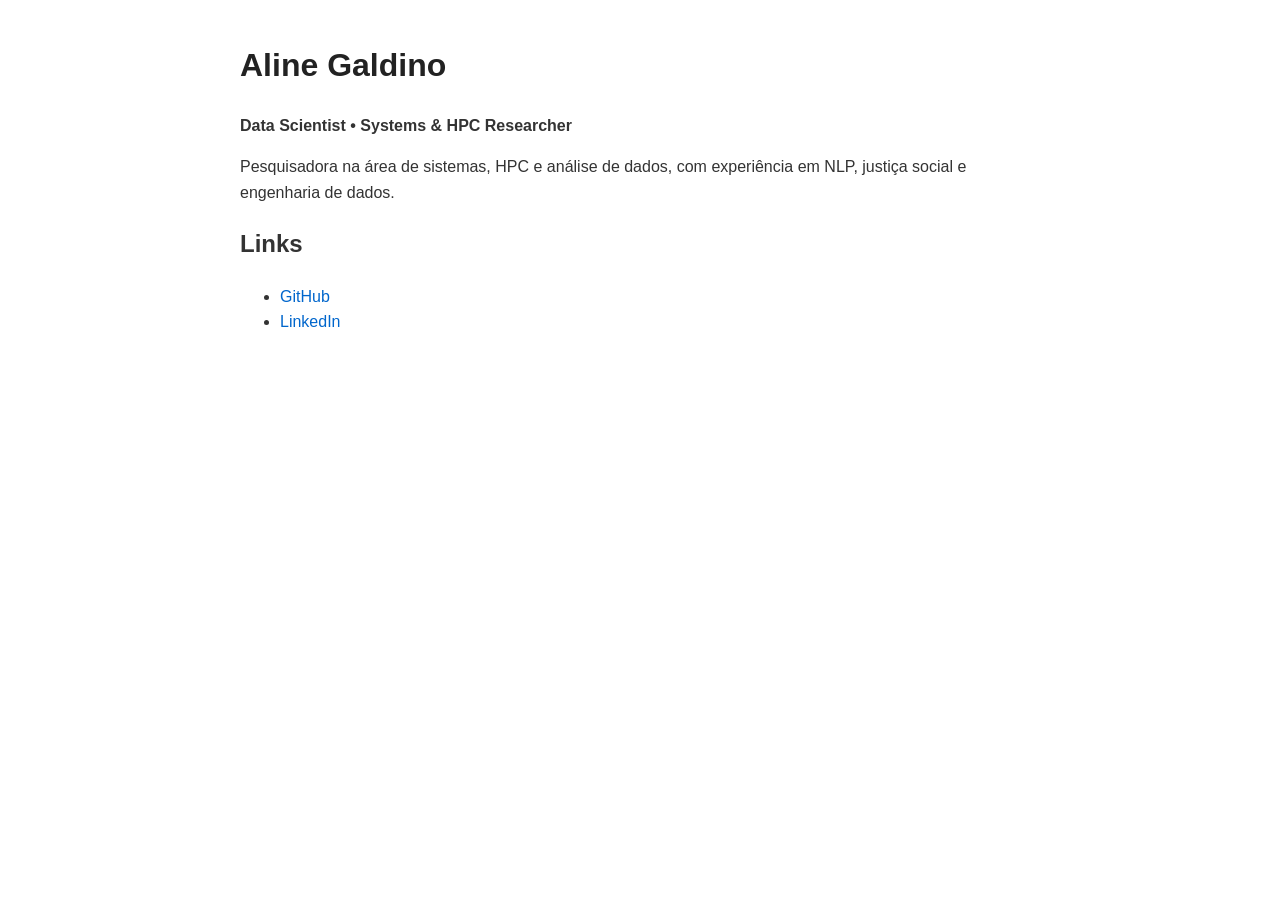
==== index.html @ 4af4ad2a "Create index.html" ====
<!DOCTYPE html>
<html lang="pt-br">
<head>
  <meta charset="UTF-8">
  <title>Aline Galdino | Data & Systems</title>
  <style>
    body {
      font-family: Arial, sans-serif;
      max-width: 800px;
      margin: 40px auto;
      line-height: 1.6;
      color: #333;
    }
    h1 { color: #222; }
    a { color: #0066cc; text-decoration: none; }
  </style>
</head>
<body>
  <h1>Aline Galdino</h1>
  <p><strong>Data Scientist • Systems & HPC Researcher</strong></p>

  <p>
    Pesquisadora na área de sistemas, HPC e análise de dados, com experiência em
    NLP, justiça social e engenharia de dados.
  </p>

  <h2>Links</h2>
  <ul>
    <li><a href="https://github.com/seu-usuario">GitHub</a></li>
    <li><a href="https://www.linkedin.com/">LinkedIn</a></li>
  </ul>
</body>
</html>
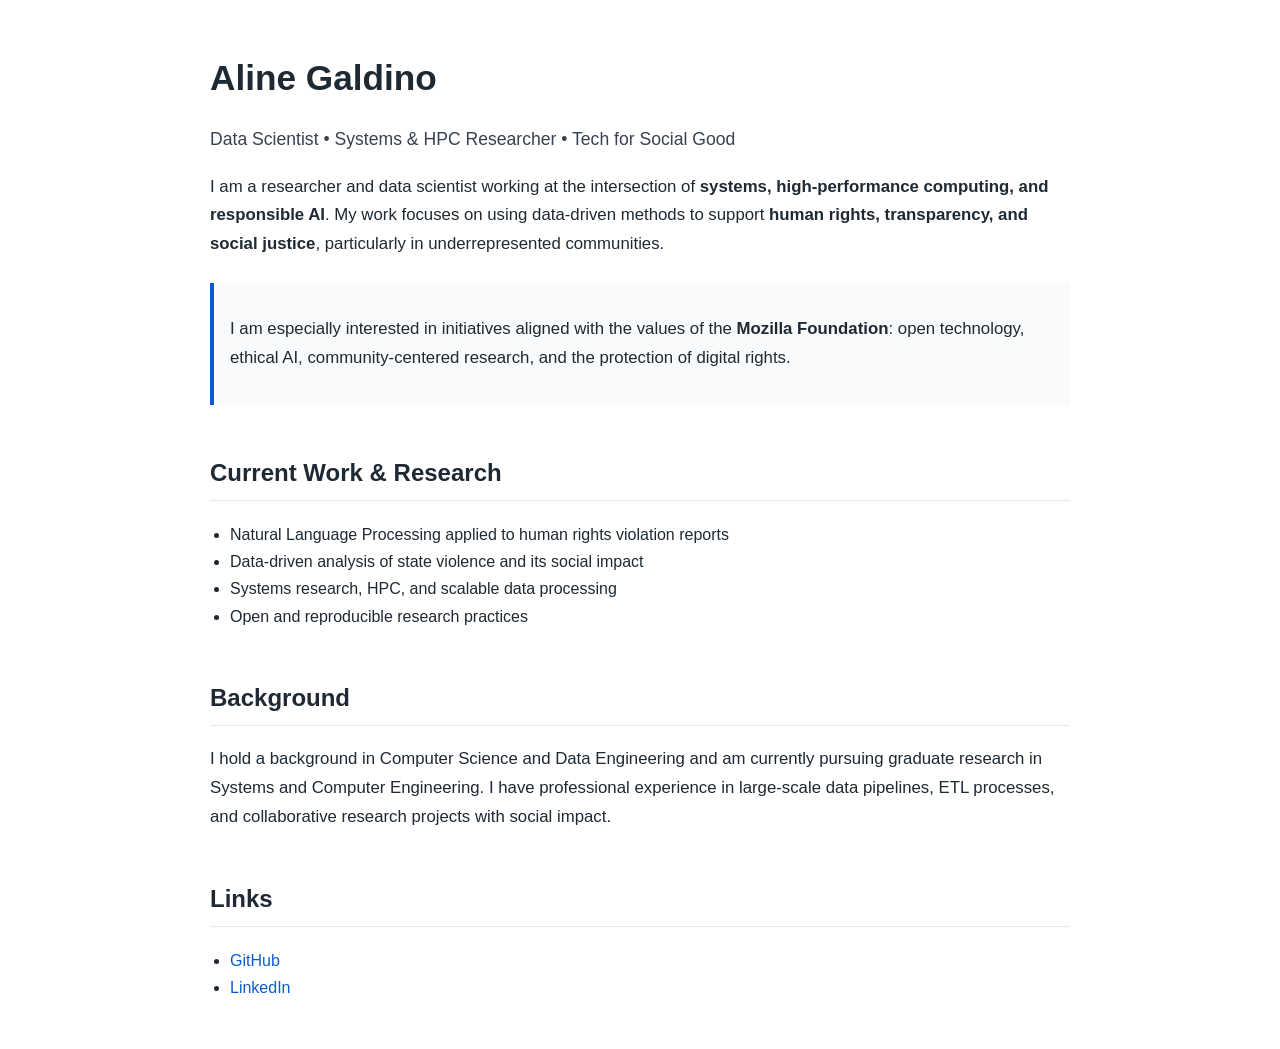
==== commit 7582a59c: "Update index.html" ====
--- a/index.html
+++ b/index.html
@@ -2,32 +2,108 @@
 <html lang="pt-br">
 <head>
   <meta charset="UTF-8">
-  <title>Aline Galdino | Data & Systems</title>
+  <title>Aline Galdino | MSc Student in Engineering Systems and Computer Science</title>
+  <meta name="viewport" content="width=device-width, initial-scale=1.0">
+
   <style>
     body {
-      font-family: Arial, sans-serif;
-      max-width: 800px;
-      margin: 40px auto;
-      line-height: 1.6;
-      color: #333;
+      font-family: -apple-system, BlinkMacSystemFont, "Segoe UI", Roboto, Arial, sans-serif;
+      max-width: 860px;
+      margin: 48px auto;
+      padding: 0 20px;
+      line-height: 1.7;
+      color: #1f2933;
+      background-color: #ffffff;
     }
-    h1 { color: #222; }
-    a { color: #0066cc; text-decoration: none; }
+
+    h1 {
+      font-size: 2.2em;
+      margin-bottom: 0.2em;
+    }
+
+    h2 {
+      margin-top: 2em;
+      border-bottom: 1px solid #e5e7eb;
+      padding-bottom: 6px;
+    }
+
+    p {
+      font-size: 1.05em;
+    }
+
+    .subtitle {
+      font-size: 1.1em;
+      color: #374151;
+    }
+
+    ul {
+      padding-left: 20px;
+    }
+
+    a {
+      color: #0a5bd3;
+      text-decoration: none;
+    }
+
+    a:hover {
+      text-decoration: underline;
+    }
+
+    .highlight {
+      background: #f9fafb;
+      padding: 16px;
+      border-left: 4px solid #0a5bd3;
+      margin: 24px 0;
+    }
   </style>
 </head>
+
 <body>
+
   <h1>Aline Galdino</h1>
-  <p><strong>Data Scientist • Systems & HPC Researcher</strong></p>
+  <p class="subtitle">
+    Data Scientist • Systems & HPC Researcher • Tech for Social Good
+  </p>
 
   <p>
-    Pesquisadora na área de sistemas, HPC e análise de dados, com experiência em
-    NLP, justiça social e engenharia de dados.
+    I am a researcher and data scientist working at the intersection of
+    <strong>systems, high-performance computing, and responsible AI</strong>.
+    My work focuses on using data-driven methods to support
+    <strong>human rights, transparency, and social justice</strong>,
+    particularly in underrepresented communities.
+  </p>
+
+  <div class="highlight">
+    <p>
+      I am especially interested in initiatives aligned with the values of the
+      <strong>Mozilla Foundation</strong>: open technology, ethical AI,
+      community-centered research, and the protection of digital rights.
+    </p>
+  </div>
+
+  <h2>Current Work & Research</h2>
+  <ul>
+    <li>Natural Language Processing applied to human rights violation reports</li>
+    <li>Data-driven analysis of state violence and its social impact</li>
+    <li>Systems research, HPC, and scalable data processing</li>
+    <li>Open and reproducible research practices</li>
+  </ul>
+
+  <h2>Background</h2>
+  <p>
+    I hold a background in Computer Science and Data Engineering and am currently
+    pursuing graduate research in Systems and Computer Engineering. I have
+    professional experience in large-scale data pipelines, ETL processes,
+    and collaborative research projects with social impact.
   </p>
 
   <h2>Links</h2>
   <ul>
-    <li><a href="https://github.com/seu-usuario">GitHub</a></li>
-    <li><a href="https://www.linkedin.com/">LinkedIn</a></li>
+    <li><a href="https://github.com/allien01" target="_blank">GitHub</a></li>
+    <li><a href="https://www.linkedin.com/" target="_blank">LinkedIn</a></li>
+    <!-- Se quiser depois: CV em PDF -->
+    <!-- <li><a href="cv.pdf">Curriculum Vitae (PDF)</a></li> -->
   </ul>
+
 </body>
 </html>
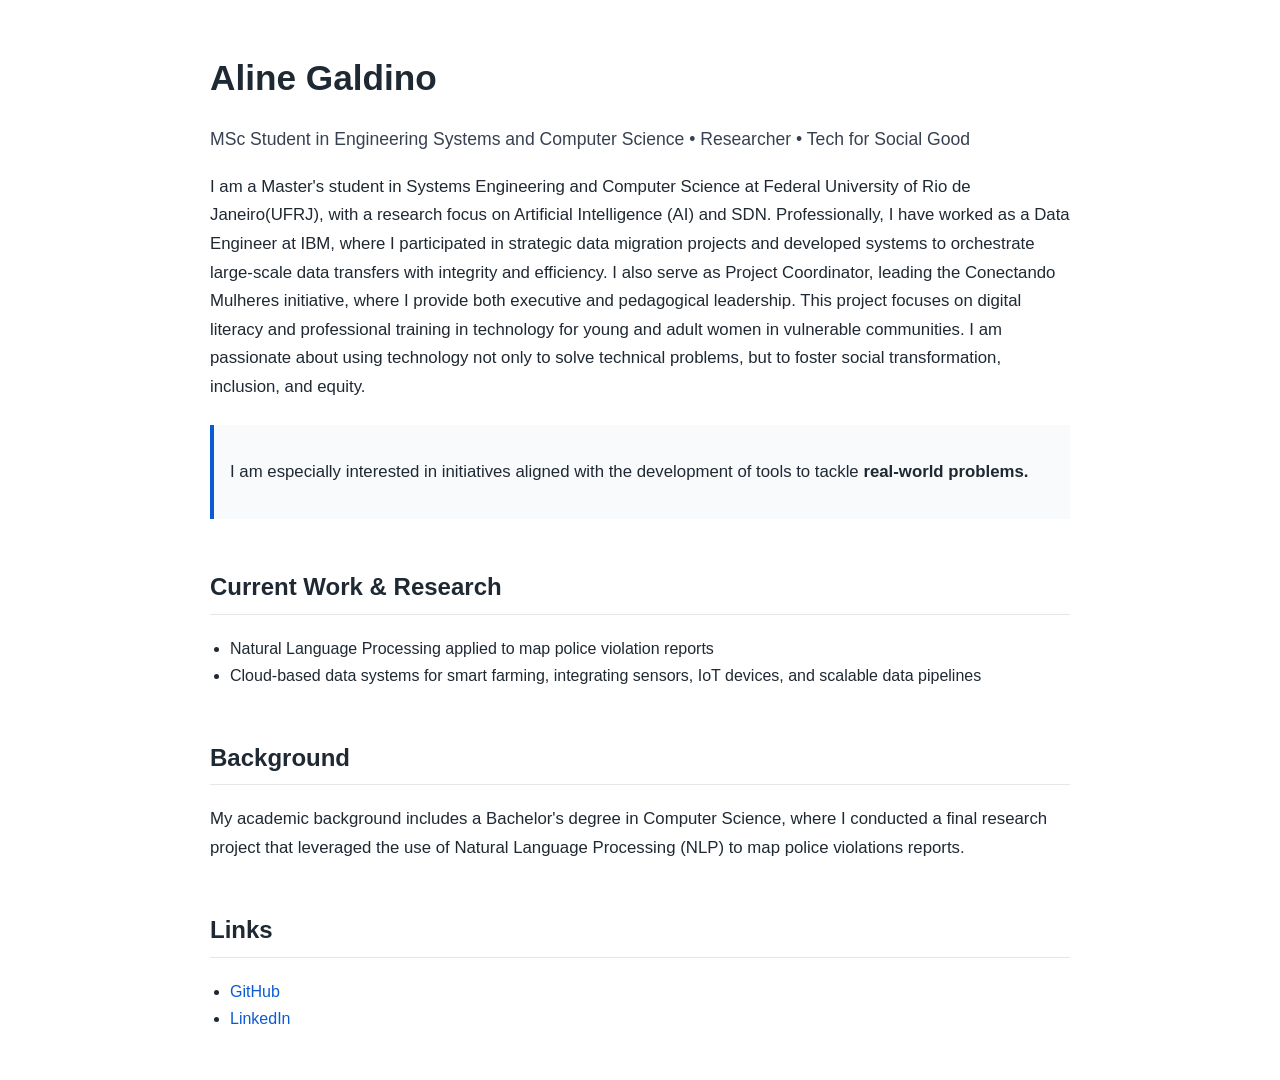
==== commit 9a2295c6: "Update index.html II" ====
--- a/index.html
+++ b/index.html
@@ -62,39 +62,34 @@
 
   <h1>Aline Galdino</h1>
   <p class="subtitle">
-    Data Scientist • Systems & HPC Researcher • Tech for Social Good
+    MSc Student in Engineering Systems and Computer Science • Researcher • Tech for Social Good
   </p>
 
   <p>
-    I am a researcher and data scientist working at the intersection of
-    <strong>systems, high-performance computing, and responsible AI</strong>.
-    My work focuses on using data-driven methods to support
-    <strong>human rights, transparency, and social justice</strong>,
-    particularly in underrepresented communities.
+    I am a Master's student in Systems Engineering and Computer Science at Federal University of Rio de Janeiro(UFRJ), with a research focus on Artificial Intelligence (AI) and SDN.
+    Professionally, I have worked as a Data Engineer at IBM, where I participated in strategic data migration projects and developed systems to orchestrate large-scale data transfers with integrity and efficiency.
+    I also serve as Project Coordinator, leading the Conectando Mulheres initiative, where I provide both executive and pedagogical leadership. This project focuses on digital literacy and professional training in technology for young and adult women in vulnerable communities.
+    I am passionate about using technology not only to solve technical problems, but to foster social transformation, inclusion, and equity.
   </p>
 
   <div class="highlight">
     <p>
-      I am especially interested in initiatives aligned with the values of the
-      <strong>Mozilla Foundation</strong>: open technology, ethical AI,
-      community-centered research, and the protection of digital rights.
+      I am especially interested in initiatives aligned with the development of tools to tackle <strong>real-world problems.</strong>
     </p>
   </div>
 
   <h2>Current Work & Research</h2>
   <ul>
-    <li>Natural Language Processing applied to human rights violation reports</li>
-    <li>Data-driven analysis of state violence and its social impact</li>
-    <li>Systems research, HPC, and scalable data processing</li>
-    <li>Open and reproducible research practices</li>
+    <li>Natural Language Processing applied to map police violation reports</li>
+    <li>
+    Cloud-based data systems for smart farming, integrating sensors, IoT devices,
+    and scalable data pipelines
+    </li>
   </ul>
 
   <h2>Background</h2>
   <p>
-    I hold a background in Computer Science and Data Engineering and am currently
-    pursuing graduate research in Systems and Computer Engineering. I have
-    professional experience in large-scale data pipelines, ETL processes,
-    and collaborative research projects with social impact.
+    My academic background includes a Bachelor's degree in Computer Science, where I conducted a final research project that leveraged the use of Natural Language Processing (NLP) to map police violations reports.
   </p>
 
   <h2>Links</h2>
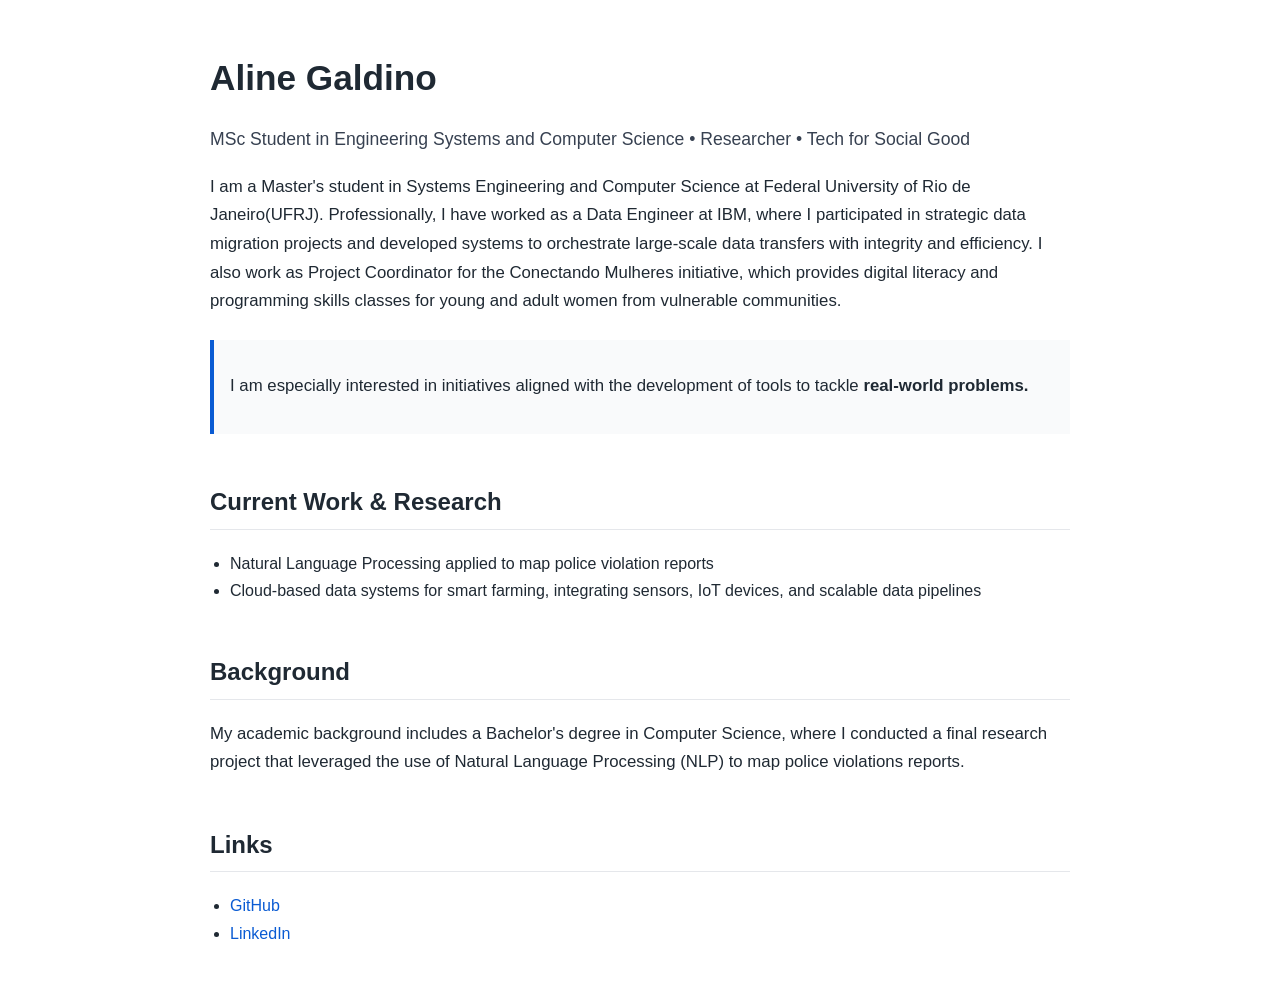
==== commit f2b72fc0: "Update index.html 3" ====
--- a/index.html
+++ b/index.html
@@ -66,10 +66,9 @@
   </p>
 
   <p>
-    I am a Master's student in Systems Engineering and Computer Science at Federal University of Rio de Janeiro(UFRJ), with a research focus on Artificial Intelligence (AI) and SDN.
+    I am a Master's student in Systems Engineering and Computer Science at Federal University of Rio de Janeiro(UFRJ).
     Professionally, I have worked as a Data Engineer at IBM, where I participated in strategic data migration projects and developed systems to orchestrate large-scale data transfers with integrity and efficiency.
-    I also serve as Project Coordinator, leading the Conectando Mulheres initiative, where I provide both executive and pedagogical leadership. This project focuses on digital literacy and professional training in technology for young and adult women in vulnerable communities.
-    I am passionate about using technology not only to solve technical problems, but to foster social transformation, inclusion, and equity.
+    I also work as Project Coordinator for the Conectando Mulheres initiative, which provides digital literacy and programming skills classes for young and adult women from vulnerable communities.
   </p>
 
   <div class="highlight">
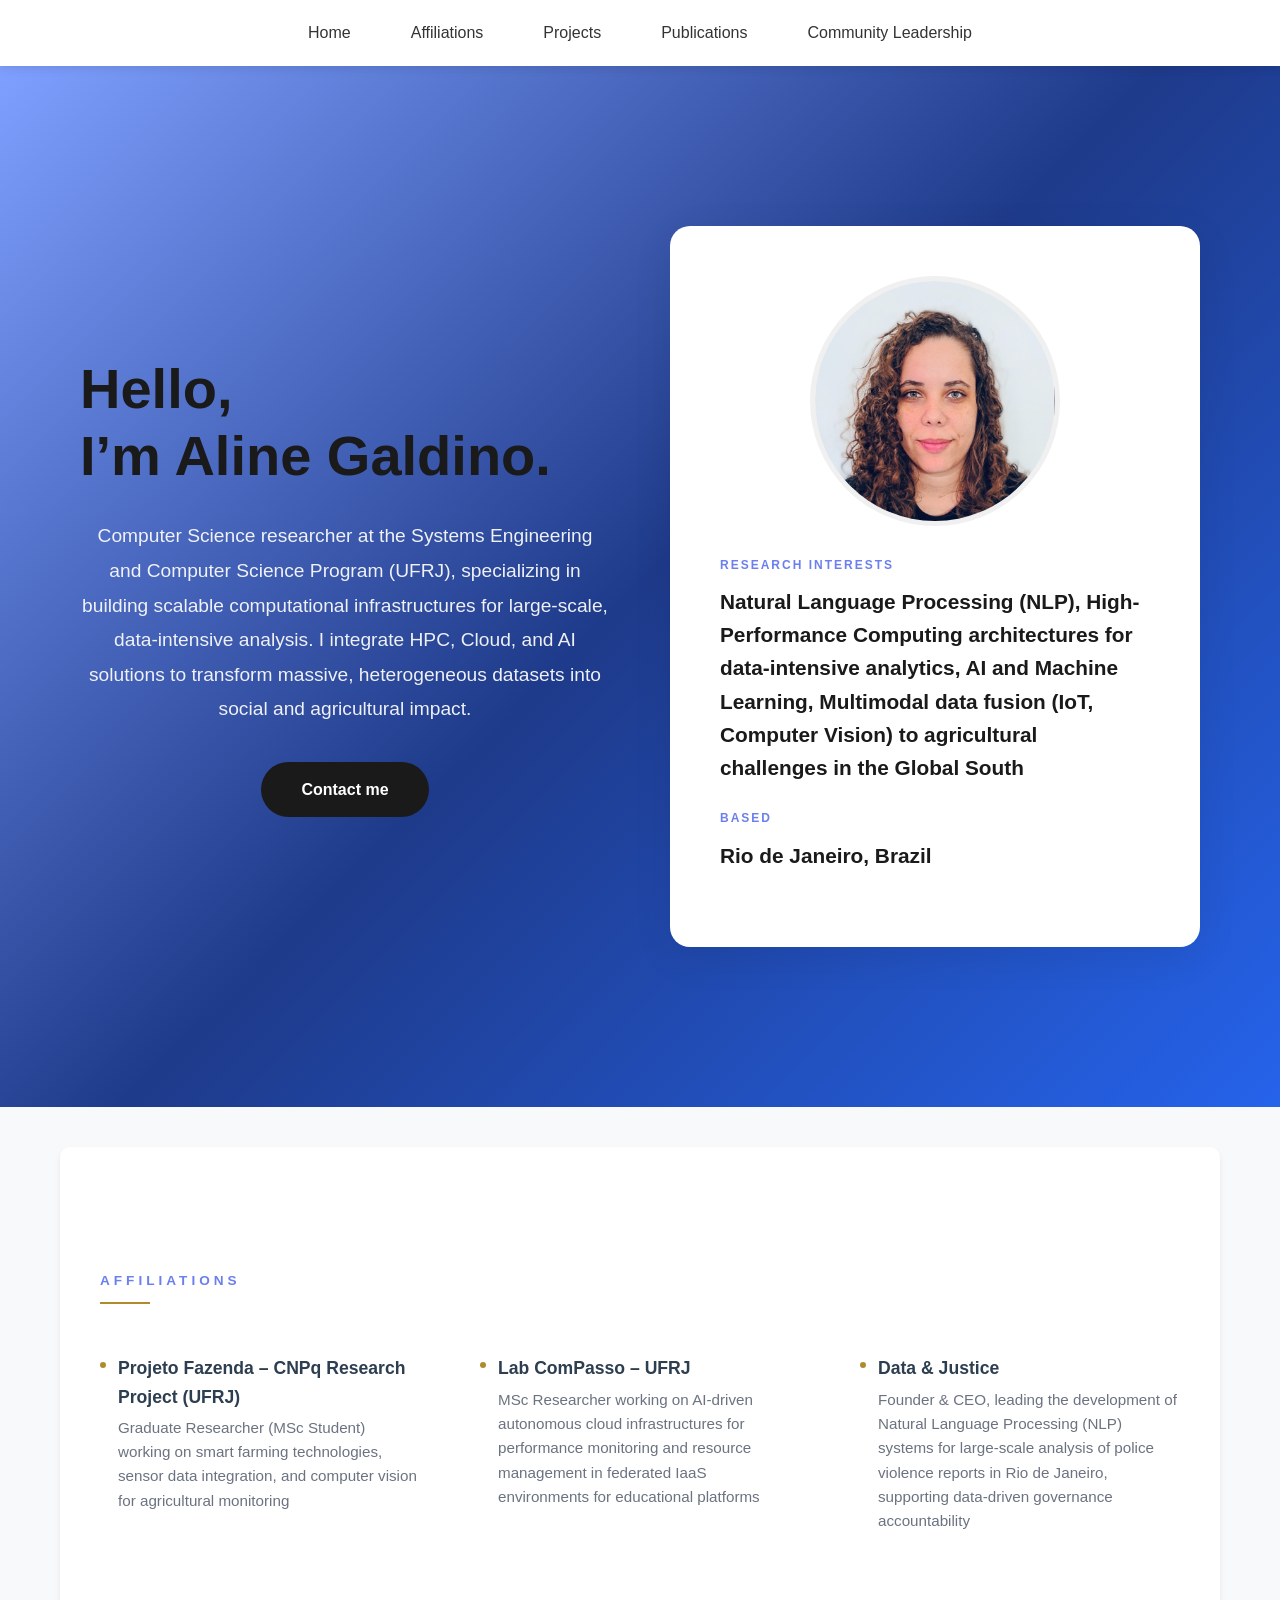
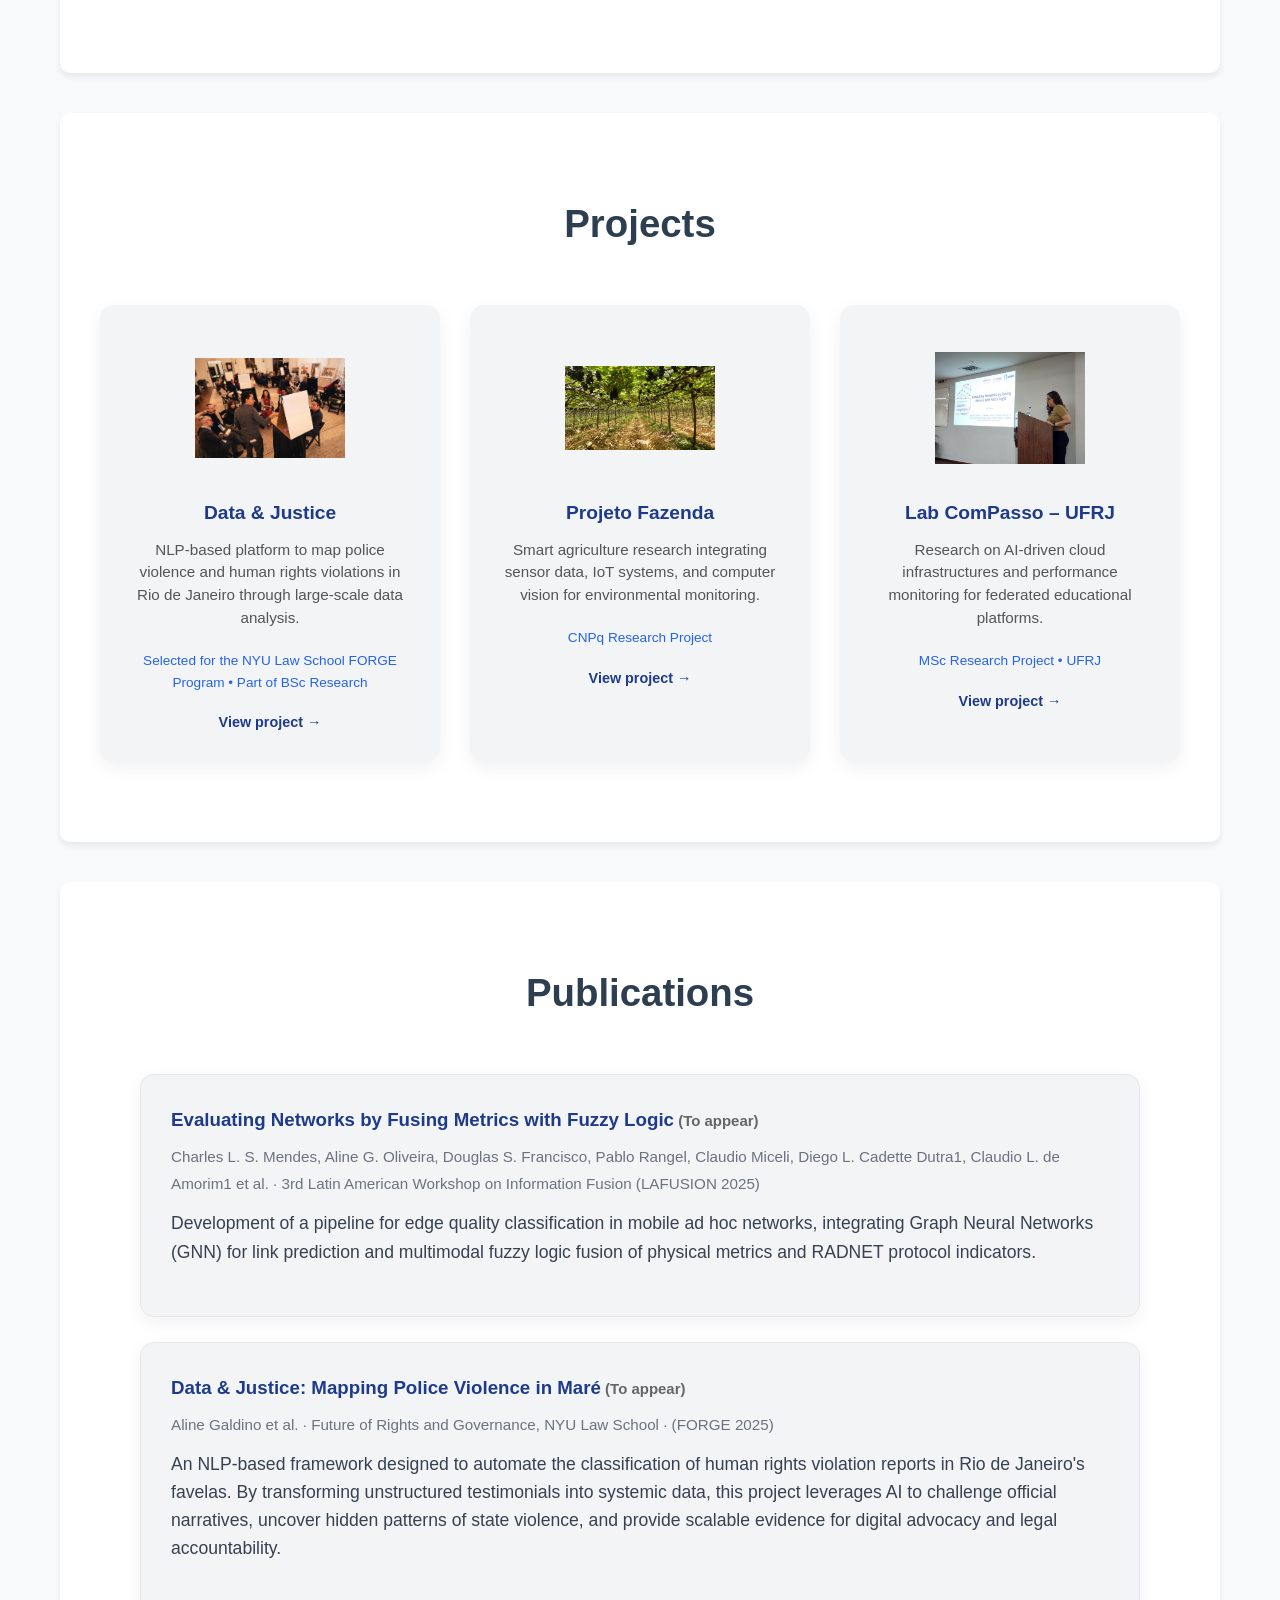
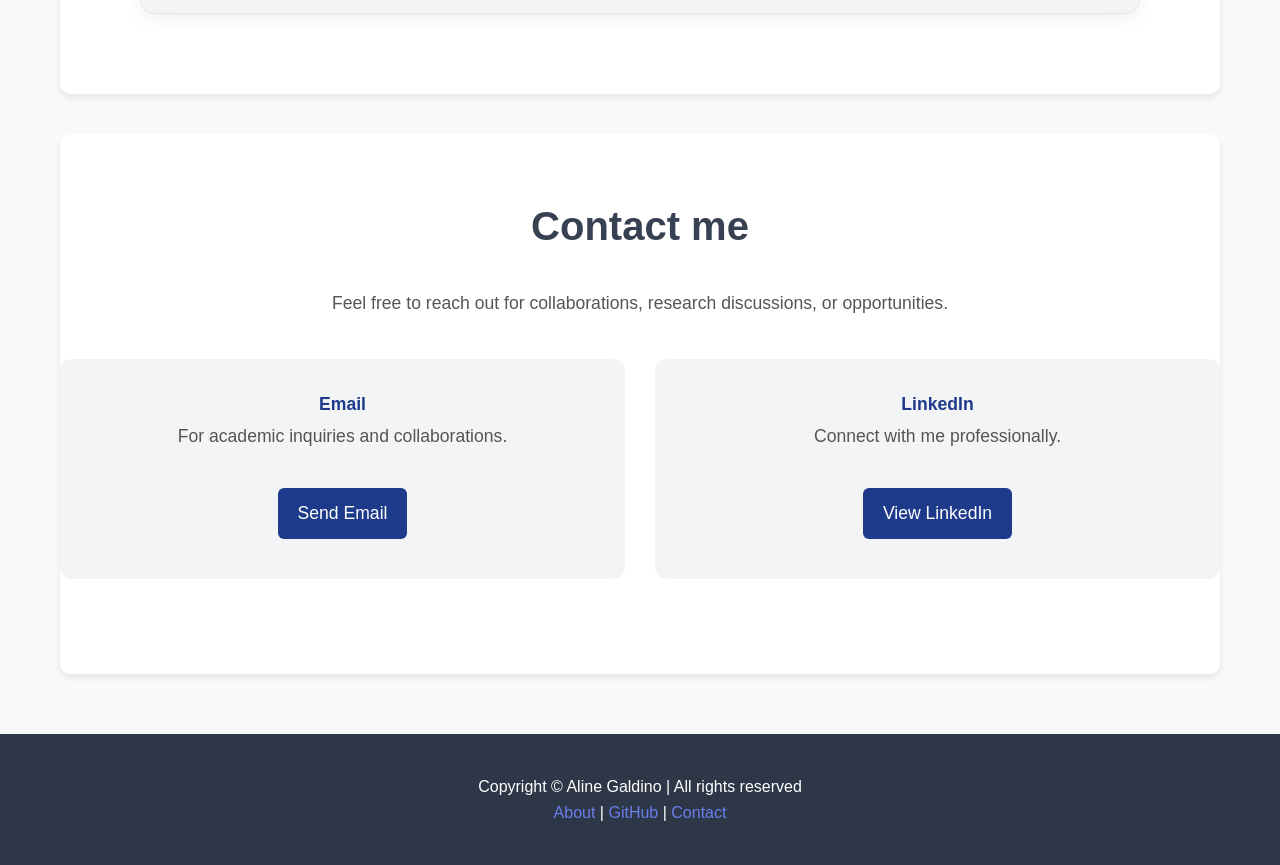
==== commit 38203b05: "Update website with new version" ====
--- a/index.html
+++ b/index.html
@@ -1,103 +1,296 @@
 <!DOCTYPE html>
-<html lang="pt-br">
+<html lang="en">
 <head>
-  <meta charset="UTF-8">
-  <title>Aline Galdino | MSc Student in Engineering Systems and Computer Science</title>
-  <meta name="viewport" content="width=device-width, initial-scale=1.0">
-
-  <style>
-    body {
-      font-family: -apple-system, BlinkMacSystemFont, "Segoe UI", Roboto, Arial, sans-serif;
-      max-width: 860px;
-      margin: 48px auto;
-      padding: 0 20px;
-      line-height: 1.7;
-      color: #1f2933;
-      background-color: #ffffff;
-    }
-
-    h1 {
-      font-size: 2.2em;
-      margin-bottom: 0.2em;
-    }
-
-    h2 {
-      margin-top: 2em;
-      border-bottom: 1px solid #e5e7eb;
-      padding-bottom: 6px;
-    }
-
-    p {
-      font-size: 1.05em;
-    }
-
-    .subtitle {
-      font-size: 1.1em;
-      color: #374151;
-    }
-
-    ul {
-      padding-left: 20px;
-    }
-
-    a {
-      color: #0a5bd3;
-      text-decoration: none;
-    }
-
-    a:hover {
-      text-decoration: underline;
-    }
-
-    .highlight {
-      background: #f9fafb;
-      padding: 16px;
-      border-left: 4px solid #0a5bd3;
-      margin: 24px 0;
-    }
-  </style>
+    <meta charset="UTF-8">
+    <meta name="viewport" content="width=device-width, initial-scale=1.0">
+    <title>Aline Galdino | Home </title>
+    <link rel="stylesheet" href="style.css"/>
 </head>
-
 <body>
-
-  <h1>Aline Galdino</h1>
-  <p class="subtitle">
-    MSc Student in Engineering Systems and Computer Science • Researcher • Tech for Social Good
-  </p>
-
-  <p>
-    I am a Master's student in Systems Engineering and Computer Science at Federal University of Rio de Janeiro(UFRJ).
-    Professionally, I have worked as a Data Engineer at IBM, where I participated in strategic data migration projects and developed systems to orchestrate large-scale data transfers with integrity and efficiency.
-    I also work as Project Coordinator for the Conectando Mulheres initiative, which provides digital literacy and programming skills classes for young and adult women from vulnerable communities.
-  </p>
-
-  <div class="highlight">
-    <p>
-      I am especially interested in initiatives aligned with the development of tools to tackle <strong>real-world problems.</strong>
-    </p>
-  </div>
-
-  <h2>Current Work & Research</h2>
-  <ul>
-    <li>Natural Language Processing applied to map police violation reports</li>
-    <li>
-    Cloud-based data systems for smart farming, integrating sensors, IoT devices,
-    and scalable data pipelines
-    </li>
-  </ul>
-
-  <h2>Background</h2>
-  <p>
-    My academic background includes a Bachelor's degree in Computer Science, where I conducted a final research project that leveraged the use of Natural Language Processing (NLP) to map police violations reports.
-  </p>
-
-  <h2>Links</h2>
-  <ul>
-    <li><a href="https://github.com/allien01" target="_blank">GitHub</a></li>
-    <li><a href="https://www.linkedin.com/" target="_blank">LinkedIn</a></li>
-    <!-- Se quiser depois: CV em PDF -->
-    <!-- <li><a href="cv.pdf">Curriculum Vitae (PDF)</a></li> -->
-  </ul>
-
+    <nav>
+        <ul>
+            <li><a href="#about">Home</a></li>
+            <li><a href="#affiliation">Affiliations</a></li>
+            <li><a href="#projects">Projects</a></li>
+            <li><a href="#publications">Publications</a></li>
+            <li><a href="outreach.html">Community Leadership</a></li>
+        </ul>
+    </nav>
+    <header>
+        <section id="about">
+            <div class="about-container">
+                <div class="about-text">
+                    <h2>Hello, <br>I’m Aline Galdino.</h2>
+            
+                    <p>
+                        Computer Science researcher at the Systems Engineering and Computer Science Program (UFRJ), specializing in building scalable 
+                        computational infrastructures for large-scale, data-intensive analysis. I integrate HPC, Cloud, and AI solutions to transform massive, 
+                        heterogeneous datasets into social and agricultural impact.
+                    </p>
+            
+                    <div class="about-buttons">
+                        <a href="mailto:alinegal@cos.ufrj.br" class="btn-primary">Contact me</a>
+                    </div>
+                </div>
+            
+                <div class="about-card">
+            
+                    <div class="profile-image-container">
+                        <img src="img/aline_oliveira.png" alt="Aline Galdino" class="profile-image">
+                    </div>
+            
+                    <div class="info-section">
+            
+                        <div class="info-label">RESEARCH INTERESTS</div>
+                        <div class="info-content">
+                            Natural Language Processing (NLP), High-Performance Computing architectures for data-intensive analytics, 
+                            AI and Machine Learning, Multimodal data fusion (IoT, Computer Vision) to agricultural challenges in the Global South
+                        </div>
+
+                        <div class="info-label">BASED</div>
+                        <div class="info-content">
+                            Rio de Janeiro, Brazil
+                        </div>
+            
+                    </div>
+                </div>
+            </div>
+        </section>
+    </header>
+
+    <div class="container">
+        <section id="affiliation" class="affiliations-section">
+
+            <div class="affiliations-container">
+        
+                <div class="affiliations-title">
+                    <span>AFFILIATIONS</span>
+                    <div class="title-line"></div>
+                </div>
+        
+                <div class="affiliations-grid">
+        
+                    <div class="affiliation-item">
+                        <h4>Projeto Fazenda – CNPq Research Project (UFRJ)</h4>
+                        <p>
+                            Graduate Researcher (MSc Student) working on smart farming technologies,
+                            sensor data integration, and computer vision for agricultural monitoring
+                        </p>
+                    </div>
+        
+                    <div class="affiliation-item">
+                        <h4>Lab ComPasso – UFRJ</h4>
+                        <p>
+                            MSc Researcher working on AI-driven autonomous cloud infrastructures for performance monitoring and resource management
+                            in federated IaaS environments for educational platforms
+                        </p>
+                    </div>
+        
+                    <div class="affiliation-item">
+                        <h4>Data & Justice</h4>
+                        <p>
+                            Founder & CEO, leading the development of Natural Language
+                            Processing (NLP) systems for large-scale analysis of police
+                            violence reports in Rio de Janeiro,
+                            supporting data-driven governance accountability
+                        </p>
+                    </div>
+        
+        
+                </div>
+        
+            </div>
+        
+        </section>
+
+        <section id="projects" class="projects-section">
+            <h2 class="section-title">Projects</h2>
+          
+            <div class="projects-grid">
+          
+              <!-- DATA & JUSTICE -->
+              <a href="https://forge-program.com/" class="project-card" target="_blank">
+                <img src="img/data-logo.jpg" alt="Data & Justice Logo" class="project-logo">
+          
+                <h3>Data & Justice</h3>
+          
+                <p>
+                  NLP-based platform to map police violence and human rights violations 
+                  in Rio de Janeiro through large-scale data analysis.
+                </p>
+          
+                <span class="project-highlight">
+                  Selected for the NYU Law School FORGE Program • Part of BSc Research
+                </span>
+          
+                <div class="project-link">View project →</div>
+              </a>
+    
+              <!-- PROJETO FAZENDA -->
+              <a href="https://youtu.be/YkrmVfnjn38?si=19OAs7YoQgDdJ00r" class="project-card" target="_blank">
+                <img src="img/fazenda-logo.jpg" alt="Projeto Fazenda Logo" class="project-logo">
+          
+                <h3>Projeto Fazenda</h3>
+          
+                <p>
+                  Smart agriculture research integrating sensor data, IoT systems,
+                  and computer vision for environmental monitoring.
+                </p>
+          
+                <span class="project-highlight">
+                  CNPq Research Project
+                </span>
+          
+                <div class="project-link">View project →</div>
+              </a>
+          
+              <!-- LAB COMPASSO -->
+              <a href="https://www.compasso.ufrj.br/projetos/cloud-nas-favelas" class="project-card" target="_blank">
+                <img src="img/compasso-logo.jpg" alt="Lab ComPasso Logo" class="project-logo">
+          
+                <h3>Lab ComPasso – UFRJ</h3>
+          
+                <p>
+                  Research on AI-driven cloud infrastructures and performance monitoring 
+                  for federated educational platforms.
+                </p>
+          
+                <span class="project-highlight">
+                  MSc Research Project • UFRJ
+                </span>
+          
+                <div class="project-link">View project →</div>
+              </a>
+          
+          
+            </div>
+          </section>
+
+          <section id="publications" class="publications-section">
+
+            <h2 class="section-title">Publications</h2>
+        
+            <div class="publications-container">
+        
+                <div class="publication-card">
+                    <h3>
+                        <a href="publications/radnet-protocol.html">
+                             Evaluating Networks by Fusing Metrics with Fuzzy Logic<span style="font-size: 0.8em; color: #666;"> (To appear)</span>
+                        </a>
+                    </h3>
+        
+                    <p class="publication-authors">
+                        Charles L. S. Mendes, Aline G. Oliveira, Douglas S. Francisco, Pablo Rangel, Claudio Miceli, Diego L. Cadette Dutra1, Claudio L. de Amorim1 et al. · 3rd Latin American Workshop on Information Fusion (LAFUSION 2025) 
+                    </p>
+        
+                    <p class="publication-description">
+                        Development of a pipeline for edge quality classification in mobile ad hoc networks, 
+                        integrating Graph Neural Networks (GNN) for link prediction and multimodal fuzzy logic 
+                        fusion of physical metrics and RADNET protocol indicators.
+                    </p>
+                </div>
+        
+        
+                <div class="publication-card">
+                    <h3>
+                        <a href="publications/datajustice.html">
+                            Data & Justice: Mapping Police Violence in Maré<span style="font-size: 0.8em; color: #666;"> (To appear)</span>
+                        </a>
+                    </h3>
+        
+                    <p class="publication-authors">
+                        Aline Galdino et al. · Future of Rights and Governance, NYU Law School · (FORGE 2025)
+                    </p>
+        
+                    <p class="publication-description">
+                        An NLP-based framework designed to automate the classification of human rights 
+                        violation reports in Rio de Janeiro's favelas. By transforming unstructured 
+                        testimonials into systemic data, this project leverages AI to challenge official 
+                        narratives, uncover hidden patterns of state violence, and provide scalable 
+                        evidence for digital advocacy and legal accountability.
+                    </p>
+                </div>
+        
+            </div>
+        
+        </section>
+
+        <section id="contact">
+            <h2>Contact me</h2>
+
+            <p class="contact-intro">
+                Feel free to reach out for collaborations, research discussions, or opportunities.
+            </p>
+
+            <ul class="contact-list">
+                <li>
+                <strong >Email</strong><br>
+                <p>For academic inquiries and collaborations.</p>
+                <a href="mailto:alinegal@cos.ufrj.br" class="btn contact-btn">
+                 Send Email
+                </a>
+                </li>
+
+                <li>
+                <strong>LinkedIn</strong><br>
+                <p>Connect with me professionally.</p>
+                <a href="https://www.linkedin.com/in/aline-gal/" target="_blank" class="btn contact-btn">
+                 View LinkedIn
+                </a>
+               </li>
+            </ul>
+        </section>
+    </div>
+
+    <footer>
+        <div class="container">
+            <p>Copyright &copy; Aline Galdino | All rights reserved</p>
+            <p>
+                <a href="#about">About</a> |  
+                <a href="https://github.com/aline-gal" target="_blank">GitHub</a> | 
+                <a href="#contact">Contact</a>
+            </p>
+        </div>
+    </footer>
+
+    <script>
+        // Smooth scrolling for navigation links
+        document.querySelectorAll('a[href^="#"]').forEach(anchor => {
+            anchor.addEventListener('click', function (e) {
+                e.preventDefault();
+                const target = document.querySelector(this.getAttribute('href'));
+                if (target) {
+                    target.scrollIntoView({
+                        behavior: 'smooth',
+                        block: 'start'
+                    });
+                }
+            });
+        });
+
+        // Add active state to navigation
+        window.addEventListener('scroll', () => {
+            const sections = document.querySelectorAll('section');
+            const navLinks = document.querySelectorAll('nav a');
+            
+            let current = '';
+            sections.forEach(section => {
+                const sectionTop = section.offsetTop;
+                const sectionHeight = section.clientHeight;
+                if (pageYOffset >= sectionTop - 100) {
+                    current = section.getAttribute('id');
+                }
+            });
+
+            navLinks.forEach(link => {
+                link.style.background = '';
+                link.style.color = '';
+                if (link.getAttribute('href') === `#${current}`) {
+                    link.style.background = '#6B7FED';
+                    link.style.color = 'white';
+                }
+            });
+        });
+    </script>
 </body>
-</html>
+</html>
--- a/style.css
+++ b/style.css
@@ -0,0 +1,729 @@
+        * {
+            margin: 0;
+            padding: 0;
+            box-sizing: border-box;
+        }
+
+        body {
+            font-family: -apple-system, BlinkMacSystemFont, 'Segoe UI', Roboto, Oxygen, Ubuntu, Cantarell, sans-serif;
+            line-height: 1.6;
+            color: #333;
+            background: #f8f9fa;
+        }
+
+        .container {
+            max-width: 1200px;
+            margin: 0 auto;
+            padding: 0 20px;
+        }
+
+        /* Header */
+        header {
+            background: linear-gradient(135deg, #7FA0FF 0%, #1E3A8A 50%, #2563EB 100%);
+            color: white;
+            padding: 100px 0;
+            text-align: center;
+        }
+
+        header h1 {
+            font-size: 4rem;
+            font-weight: 700;
+            margin-bottom: 20px;
+            letter-spacing: 2px;
+        }
+
+        header p {
+            font-size: 1.3rem;
+            opacity: 0.95;
+            max-width: 900px;
+            margin: 0 auto;
+            font-weight: 300;
+        }
+
+        /* Navigation */
+        nav {
+            background: white;
+            box-shadow: 0 2px 10px rgba(0,0,0,0.1);
+            position: sticky;
+            top: 0;
+            z-index: 1000;
+        }
+
+        nav ul {
+            list-style: none;
+            display: flex;
+            justify-content: center;
+            flex-wrap: wrap;
+            padding: 0;
+        }
+
+        nav li {
+            margin: 0;
+        }
+
+        nav a {
+            display: block;
+            padding: 20px 30px;
+            text-decoration: none;
+            color: #333;
+            font-weight: 500;
+            transition: all 0.3s ease;
+        }
+
+        nav a:hover {
+            background: #6B7FED;
+            color: white;
+        }
+
+        /* About Section with Photo */
+        #about {
+            background: transparent;
+            margin: 0;
+            box-shadow: none;
+        }
+
+        .about-container {
+            display: grid;
+            grid-template-columns: 1fr 1fr;
+            gap: 60px;
+            align-items: center;
+            max-width: 1200px;
+            margin: 0 auto;
+            padding: 0 40px;
+        }
+
+        .about-text {
+            padding-right: 0px;
+        }
+
+        .about-label {
+            font-size: 0.85rem;
+            letter-spacing: 3px;
+            text-transform: uppercase;
+            color: #6B7FED;
+            font-weight: 600;
+            margin-bottom: 20px;
+        }
+
+        .about-text h2 {
+            font-size: 3.5rem;
+            font-weight: 700;
+            color: #1a1a1a;
+            margin-bottom: 30px;
+            line-height: 1.2;
+            text-align: left;
+        }
+
+        .about-text p {
+            font-size: 1.2rem;
+            color: #F9FAFB;
+            line-height: 1.8;
+            margin-bottom: 35px;
+        }
+
+        .about-buttons {
+            display: flex;
+            gap: 20px;
+            justify-content: center;
+            margin-top: 30px;
+        }
+
+        .btn-primary {
+            display: inline-block;
+            padding: 15px 40px;
+            background: #1a1a1a;
+            color: white;
+            text-decoration: none;
+            border-radius: 50px;
+            font-weight: 600;
+            transition: all 0.3s ease;
+            font-size: 1rem;
+        }
+
+        .btn-primary:hover {
+            background: #333;
+            transform: translateY(-2px);
+            box-shadow: 0 5px 20px rgba(0,0,0,0.2);
+        }
+
+        .btn-secondary {
+            display: inline-block;
+            padding: 15px 40px;
+            background: transparent;
+            color: #FF6B35;
+            text-decoration: none;
+            border-radius: 50px;
+            font-weight: 600;
+            transition: all 0.3s ease;
+            font-size: 1rem;
+        }
+
+        .btn-secondary:hover {
+            color: #FF4500;
+        }
+
+        .about-card {
+            background: white;
+            border-radius: 20px;
+            padding: 50px;
+            box-shadow: 0 10px 40px rgba(0,0,0,0.08);
+            text-align: center;
+        }
+
+        .profile-image-container {
+            width: 250px;
+            height: 250px;
+            margin: 0 auto 30px;
+            border-radius: 50%;
+            overflow: hidden;
+            border: 5px solid #f0f0f0;
+        }
+
+        .profile-image {
+            width: 100%;
+            height: 100%;
+            object-fit: cover;
+        }
+
+        .info-section {
+            margin-top: 30px;
+            text-align: left;
+        }
+
+        .info-label {
+            font-size: 0.75rem;
+            letter-spacing: 2px;
+            text-transform: uppercase;
+            color: #6B7FED;
+            font-weight: 600;
+            margin-bottom: 10px;
+        }
+
+        .info-content {
+            font-size: 1.3rem;
+            color: #1a1a1a;
+            font-weight: 600;
+            margin-bottom: 25px;
+        }
+
+        /* Sections */
+        section {
+            padding: 60px 0;
+            background: white;
+            margin: 40px 0;
+            border-radius: 10px;
+            box-shadow: 0 4px 6px rgba(0,0,0,0.07);
+        }
+
+        section h2 {
+            font-size: 2.5rem;
+            margin-bottom: 30px;
+            color: #6B7FED;
+            text-align: center;
+        }
+
+        section p, section ul {
+            font-size: 1.1rem;
+            margin-bottom: 20px;
+            line-height: 1.8;
+        }
+
+        section ul {
+            padding-left: 40px;
+        }
+
+        section li {
+            margin-bottom: 15px;
+        }
+
+        /* Features Grid */
+        .features-grid {
+            display: grid;
+            grid-template-columns: repeat(auto-fit, minmax(300px, 1fr));
+            gap: 30px;
+            margin-top: 40px;
+        }
+
+        .feature-card {
+            background: linear-gradient(135deg, #f5f7fa 0%, #c3cfe2 100%);
+            padding: 30px;
+            border-radius: 10px;
+            transition: transform 0.3s ease, box-shadow 0.3s ease;
+        }
+
+        .feature-card:hover {
+            transform: translateY(-5px);
+            box-shadow: 0 10px 25px rgba(0,0,0,0.15);
+        }
+
+        .feature-card h3 {
+            color: #6B7FED;
+            font-size: 1.5rem;
+            margin-bottom: 15px;
+        }
+
+        /* Team Grid */
+        .team-grid {
+            display: grid;
+            grid-template-columns: repeat(auto-fit, minmax(250px, 1fr));
+            gap: 30px;
+            margin-top: 40px;
+        }
+
+        .team-member {
+            text-align: center;
+            padding: 20px;
+            background: #f8f9fa;
+            border-radius: 10px;
+            transition: transform 0.3s ease;
+        }
+
+        .team-member:hover {
+            transform: scale(1.05);
+        }
+
+        .team-member h3 {
+            color: #6B7FED;
+            margin-bottom: 10px;
+        }
+
+        .team-member p {
+            color: #666;
+            font-size: 0.95rem;
+        }
+
+        /* Code Block */
+        pre {
+            background: #2d2d2d;
+            color: #f8f8f2;
+            padding: 20px;
+            border-radius: 8px;
+            overflow-x: auto;
+            margin: 20px 0;
+        }
+
+        code {
+            font-family: 'Courier New', Courier, monospace;
+        }
+
+        /* Buttons */
+        .btn {
+            display: inline-block;
+            padding: 12px 30px;
+            background: #6B7FED;
+            color: white;
+            text-decoration: none;
+            border-radius: 5px;
+            font-weight: 600;
+            transition: all 0.3s ease;
+            margin: 10px 5px;
+        }
+
+        .btn:hover {
+            background: #8B6FD9;
+            transform: translateY(-2px);
+            box-shadow: 0 5px 15px rgba(107, 127, 237, 0.4);
+        }
+
+        /* Footer */
+        footer {
+            background: #2d3748;
+            color: white;
+            text-align: center;
+            padding: 40px 0;
+            margin-top: 60px;
+        }
+
+        footer a {
+            color: #6B7FED;
+            text-decoration: none;
+        }
+
+        footer a:hover {
+            text-decoration: underline;
+        }
+
+        /* Responsive */
+        @media (max-width: 968px) {
+            .about-container {
+                grid-template-columns: 1fr;
+                gap: 40px;
+            }
+
+            .about-text {
+                padding-right: 0;
+            }
+
+            .about-text h2 {
+                font-size: 2.5rem;
+            }
+        }
+
+        @media (max-width: 768px) {
+            header h1 {
+                font-size: 2.5rem;
+            }
+
+            header p {
+                font-size: 1.1rem;
+            }
+
+            nav a {
+                padding: 15px 20px;
+                font-size: 0.9rem;
+            }
+
+            section h2 {
+                font-size: 2rem;
+            }
+
+            .about-buttons {
+                flex-direction: column;
+            }
+        }
+
+        /* ===== AFFILIATIONS ===== */
+
+.affiliations-section {
+    background: white;
+    margin: 40px 0;
+    border-radius: 10px;
+    box-shadow: 0 4px 6px rgba(0,0,0,0.07);
+}
+
+.affiliations-container {
+    max-width: 1200px;
+    margin: auto;
+    padding: 60px 40px;
+}
+
+/* Title left */
+.affiliations-title {
+    margin-bottom: 50px;
+}
+
+.affiliations-title span {
+    font-size: 0.85rem;
+    letter-spacing: 4px;
+    font-weight: 700;
+    color: #6B7FED;
+}
+
+.title-line {
+    width: 50px;
+    height: 2px;
+    background: #b08b2e;
+    margin-top: 10px;
+}
+
+/* Grid */
+.affiliations-grid {
+    display: grid;
+    grid-template-columns: repeat(3, 1fr);
+    gap: 40px 60px;
+}
+
+/* Item */
+.affiliation-item {
+    position: relative;
+    padding-left: 18px;
+}
+
+/* golden bullet */
+.affiliation-item::before {
+    content: "";
+    width: 6px;
+    height: 6px;
+    background: #b08b2e;
+    border-radius: 50%;
+    position: absolute;
+    left: 0;
+    top: 8px;
+}
+
+.affiliation-item h4 {
+    font-size: 1.1rem;
+    font-weight: 600;
+    color: #2c3e50;
+    margin-bottom: 5px;
+}
+
+.affiliation-item p {
+    font-size: 0.95rem;
+    color: #6b7280;
+    line-height: 1.6;
+}
+
+.projects-section {
+  padding: 80px 40px;
+  background: #ffffff;  /* cor externa (igual ao fundo atual dos cards) */
+}
+
+.section-title {
+  text-align: center;
+  font-size: 2.4rem;
+  margin-bottom: 50px;
+  color: #2c3e50;
+}
+
+.projects-grid {
+  display: grid;
+  grid-template-columns: repeat(auto-fit, minmax(280px, 1fr));
+  gap: 30px;
+}
+
+/* CARD */
+.project-card {
+  background: #f3f4f6;  /* agora branco */
+  padding: 28px;
+  border-radius: 14px;
+  text-decoration: none;
+  color: inherit;
+  box-shadow: 0 6px 18px rgba(0,0,0,0.06);
+  transition: all 0.25s ease;
+  text-align: center;
+}
+
+.project-card:hover {
+  transform: translateY(-6px);
+  box-shadow: 0 12px 28px rgba(0,0,0,0.1);
+}
+
+/* LOGO */
+.project-logo {
+  width: 150px;
+  height: 150px;
+  object-fit: contain;
+  
+  display: block;
+  margin: 0 auto 15px auto;
+}
+
+.project-card h3 {
+  margin-bottom: 10px;
+  font-size: 1.2rem;
+  color: #1e3a8a;
+}
+
+.project-card p {
+  font-size: 0.95rem;
+  color: #555;
+  line-height: 1.5;
+}
+
+.project-highlight {
+  display: block;
+  margin-top: 12px;
+  font-size: 0.85rem;
+  color: #2563eb;
+  font-weight: 500;
+}
+
+.project-link {
+  margin-top: 18px;
+  font-size: 0.9rem;
+  font-weight: 600;
+  color: #1e3a8a;
+}
+
+/* PUBLICATIONS */
+
+.publications-section {
+  padding: 80px 40px;
+  background: #ffffff;
+}
+
+.publications-container {
+  max-width: 1000px;
+  margin: 0 auto;
+  display: flex;
+  flex-direction: column;
+  gap: 25px;
+}
+
+.publication-card {
+  background:  #f3f4f6; 
+  padding: 30px;
+  border-radius: 14px;
+  border: 1px solid #e5e7eb;
+  box-shadow: 0 6px 18px rgba(0,0,0,0.06);
+  transition: all 0.25s ease;
+}
+
+.publication-card:hover {
+  transform: translateY(-3px);
+  box-shadow: 0 10px 24px rgba(0,0,0,0.08);
+}
+
+.publication-card h3 a {
+  text-decoration: none;
+  color: #1e3a8a;
+}
+
+.publication-card h3 a:hover {
+  text-decoration: underline;
+}
+
+.publication-authors {
+  font-size: 0.95rem;
+  color: #6b7280;
+  margin: 8px 0 12px;
+}
+
+.publication-description {
+  color: #374151;
+  line-height: 1.6;
+}
+
+/* CONTACT */
+
+#contact h2 {
+  color: #374151;
+}
+
+.contact-intro {
+    text-align: center;
+    max-width: 700px;
+    margin: 0 auto 40px auto;
+    font-size: 1.1rem;
+    color: #555;
+}
+
+.contact-list {
+    list-style: none;
+    padding: 0;
+    margin-top: 40px;
+    display: grid;
+    grid-template-columns: repeat(2, 1fr);
+    gap: 30px;
+}
+
+.contact-list li {
+    background: #f3f4f6;
+    padding: 30px;
+    border-radius: 12px;
+    text-align: center;
+    font-size: 1.1rem;
+    color: #555;
+}
+.contact-list li strong{
+    color: #1e3a8a;
+}
+
+.contact-btn {
+    margin-top: 15px;
+}
+.btn {
+    display: inline-block;
+    padding: 10px 20px;
+    background-color: #1e3a8a; /* mesma cor do título */
+    color: white;
+    border-radius: 6px;
+    text-decoration: none;
+    font-weight: 500;
+    transition: 0.2s ease;
+}
+
+.btn:hover {
+    background-color: #1e3a8a;
+}
+
+/* ===== OUTREACH ===== */
+
+.outreach-section {
+    padding: 80px 40px;
+    background: #ffffff;
+  }
+  
+  .outreach-container {
+    max-width: 1000px;
+    margin: 0 auto;
+  }
+  
+  .outreach-featured {
+    background: #f3f4f6;
+    padding: 35px;
+    border-radius: 14px;
+    border-left: 6px solid #6B7FED;
+    margin-bottom: 40px;
+    box-shadow: 0 6px 18px rgba(0,0,0,0.06);
+  }
+  
+  .outreach-featured h3 {
+    color: #1e3a8a;
+    margin-bottom: 15px;
+  }
+  
+  .outreach-highlight {
+    margin-top: 15px;
+    font-weight: 600;
+    color: #2563eb;
+    font-size: 0.95rem;
+  }
+  
+  .outreach-grid {
+    display: flex;
+    flex-direction: column;
+    gap: 20px;
+  }
+  
+  .outreach-card {
+    background: #f3f4f6;
+    padding: 25px;
+    border-radius: 14px;
+    border: 1px solid #e5e7eb;
+    box-shadow: 0 6px 18px rgba(0,0,0,0.06);
+    transition: all 0.25s ease;
+  }
+  
+  .outreach-card:hover {
+    transform: translateY(-4px);
+    box-shadow: 0 10px 24px rgba(0,0,0,0.08);
+  }
+  
+  .outreach-card h4 {
+    color: #1e3a8a;
+    margin-bottom: 10px;
+    font-size: 1.1rem;
+  }
+  
+  .outreach-card p {
+    font-size: 0.95rem;
+    color: #555;
+    line-height: 1.5;
+  }
+  
+  /* ===== GALLERY ===== */
+  
+  .gallery-grid {
+      display: grid;
+      grid-template-columns: repeat(auto-fit, minmax(220px, 1fr));
+      gap: 20px;
+      margin-top: 30px;
+  }
+  
+  .gallery-item {
+    position: relative;
+    height: 180px;
+    border-radius: 12px;
+    overflow: hidden;
+}
+
+.gallery-item img {
+    width: 100%;
+    height: 100%;
+    object-fit: cover;
+}
+
+/* legenda por cima da imagem */
+.gallery-item span {
+    position: absolute;
+    bottom: 0;
+    left: 0;
+    right: 0;
+    background: rgba(0,0,0,0.6);
+    color: white;
+    padding: 8px;
+    font-size: 0.85rem;
+    text-align: center;
+}
